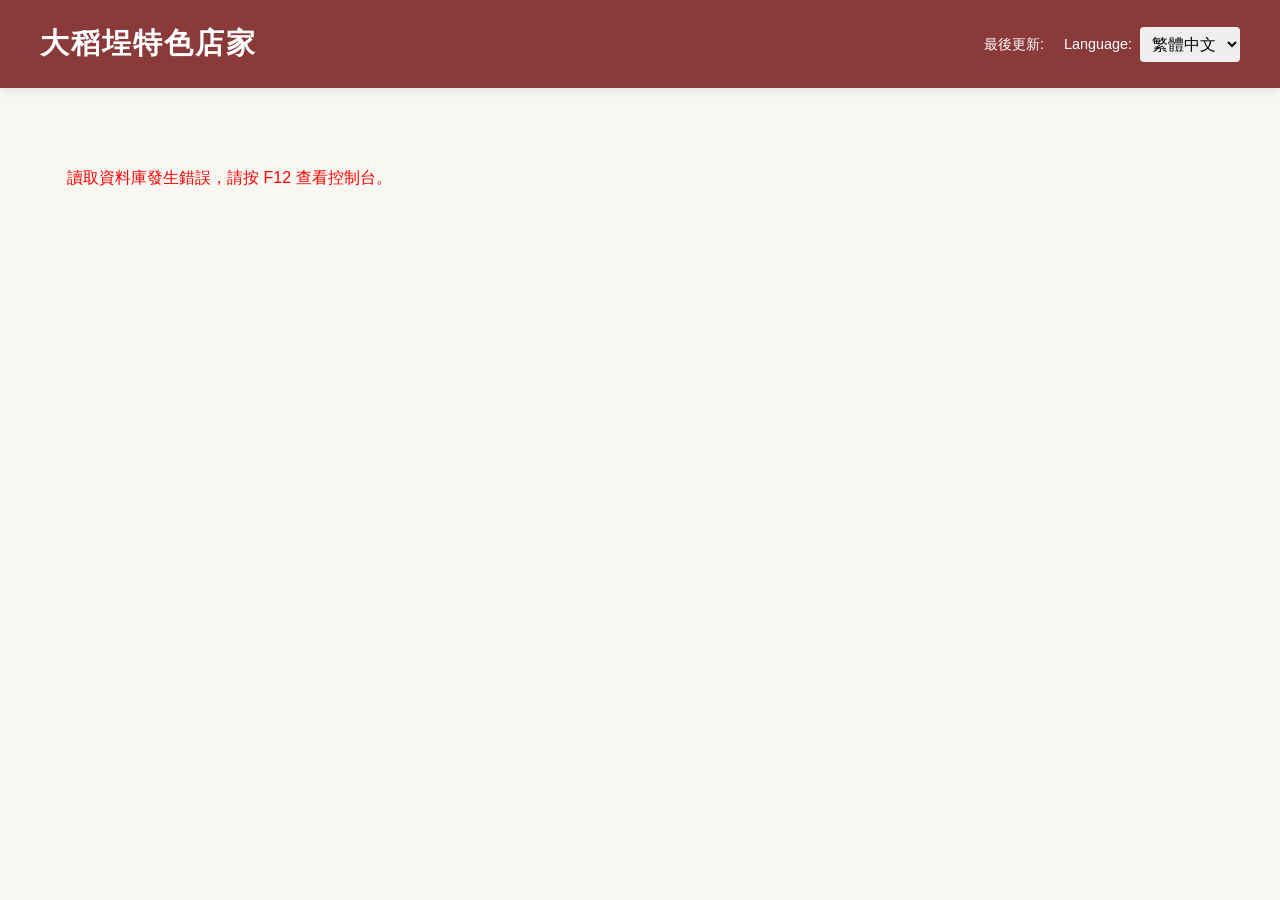
==== index.html @ f6df713a "優化效能：為 script 加上 defer 屬性解決阻斷算繪" ====
<!DOCTYPE html>
<html lang="zh-TW">
<head>
    <meta charset="UTF-8">
    <meta name="viewport" content="width=device-width, initial-scale=1.0">
    <title>大稻埕特色店家 | Dadaocheng Guide</title>
        <link rel="icon" type="image/png" href="favicon.png">
        <link rel="stylesheet" href="style.css">
</head>
<body>
    <!-- index.html 的 header 區塊修改 -->
<header>
    <div class="header-container">
        <h1 id="site-title">大稻埕特色店家</h1>
        
        <!-- 右側區塊：包含時間與選單 -->
        <div class="header-right">
            <div class="update-time">
                <span id="update-label">最後更新: </span>
                <span id="time-display"></span>
            </div>
            
            <div class="lang-selector">
                <!-- 🌟 新增的 Language 標籤 -->
                <label for="lang-select">Language:</label>
                <select id="lang-select">
                    <option value="zh">繁體中文</option>
                    <option value="en">English</option>
                    <option value="ja">日本語</option>
                    <option value="ko">한국어</option>
                </select>
            </div>
        </div>
        
    </div>
</header>

    <main>
        <div class="filter-bar" id="filter-bar">
            </div>

        <div class="grid-container" id="shop-grid">
            </div>
    </main>

    <script src="script.js?v=2" defer></script>

    
    
</body>
</html>
---- style.css ----
/* 基礎設定與字體 */
:root {
    --primary-color: #8B3A3A; /* 復古紅磚色 */
    --bg-color: #F9F7F1; /* 溫暖紙張色 */
    --card-bg: #FFFFFF;
    --text-main: #333333;
    --text-light: #777777;
    --border-color: #E0DCD3;
}

body {
    font-family: "Helvetica Neue", Arial, "Hiragino Kaku Gothic ProN", "Hiragino Sans", Meiryo, sans-serif;
    margin: 0;
    padding: 0;
    background-color: var(--bg-color);
    color: var(--text-main);
}

/* 頁首 */
header {
    background-color: var(--primary-color);
    color: white;
    padding: 1.5rem 2rem;
    box-shadow: 0 2px 10px rgba(0,0,0,0.1);
}

/* 調整 header 容器的布局 */
.header-container {
    max-width: 1200px;
    margin: 0 auto;
    display: flex;
    justify-content: space-between;
    align-items: center;
    position: relative; /* 確保內容不會跑版 */
}

/* 確保 header-right 正常顯示 */
/* 右側區塊排版 */
.header-right {
    display: flex;
    align-items: center;
    gap: 20px; /* 修正間距：讓時間和選單保持適中距離 */
}

/* 時間文字樣式 */
.update-time {
    color: #ffffff; /* 變成白色，在紅磚色背景上才看得到 */
    font-size: 0.9rem;
    font-weight: 500;
}

/* 🌟 新增：語言選擇器容器排版 */
.lang-selector {
    display: flex;
    align-items: center;
    gap: 8px; /* Language 標籤與下拉選單的距離 */
}

/* 🌟 新增：Language 標籤文字樣式 */
.lang-selector label {
    color: #ffffff;
    font-size: 0.9rem; /* 與時間文字保持相同大小 */
    font-weight: 500;
    cursor: pointer;
}

h1 {
    margin: 0;
    font-size: 1.8rem;
    letter-spacing: 2px;
}

.lang-selector select {
    padding: 0.5rem;
    border-radius: 4px;
    border: none;
    font-size: 1rem;
    cursor: pointer;
}

/* 篩選列 */
.filter-bar {
    max-width: 1200px;
    margin: 2rem auto;
    display: flex;
    justify-content: center;
    gap: 1rem;
    flex-wrap: wrap;
    padding: 0 1rem;
}

.filter-btn {
    background-color: transparent;
    border: 1px solid var(--primary-color);
    color: var(--primary-color);
    padding: 0.5rem 1.2rem;
    border-radius: 20px;
    cursor: pointer;
    transition: all 0.3s ease;
    font-size: 1rem;
}

.filter-btn.active, .filter-btn:hover {
    background-color: var(--primary-color);
    color: white;
}

/* 店家網格 */
.grid-container {
    max-width: 1200px;
    margin: 0 auto 3rem auto;
    display: grid;
    grid-template-columns: repeat(auto-fill, minmax(280px, 1fr));
    gap: 2rem;
    padding: 0 1rem;
}

/* 店家卡片 */
.shop-card {
    background-color: var(--card-bg);
    border: 1px solid var(--border-color);
    border-radius: 8px;
    padding: 1.5rem;
    transition: transform 0.2s ease, box-shadow 0.2s ease;
}

.shop-card:hover {
    transform: translateY(-5px);
    box-shadow: 0 8px 20px rgba(0,0,0,0.08);
}

.shop-category {
    font-size: 0.8rem;
    background-color: var(--bg-color);
    color: var(--primary-color);
    padding: 0.2rem 0.6rem;
    border-radius: 4px;
    display: inline-block;
    margin-bottom: 0.8rem;
}

.shop-title {
    margin: 0 0 1rem 0;
    font-size: 1.4rem;
}

.shop-info {
    margin: 0.5rem 0;
    font-size: 0.95rem;
    color: var(--text-light);
    display: flex;
    align-items: flex-start;
    gap: 0.5rem;
}
.shop-description {
    font-size: 0.9rem;
    color: #555;
    margin: 0 0 1rem 0;
    line-height: 1.5;
    display: -webkit-box;
    -webkit-line-clamp: 4;
    line-clamp: 4;
    -webkit-box-orient: vertical;
    overflow: hidden;
}
/* 響應式設計 */
@media (max-width: 768px) {
    .header-container {
        flex-direction: column;
        gap: 1rem;
    }
    
}
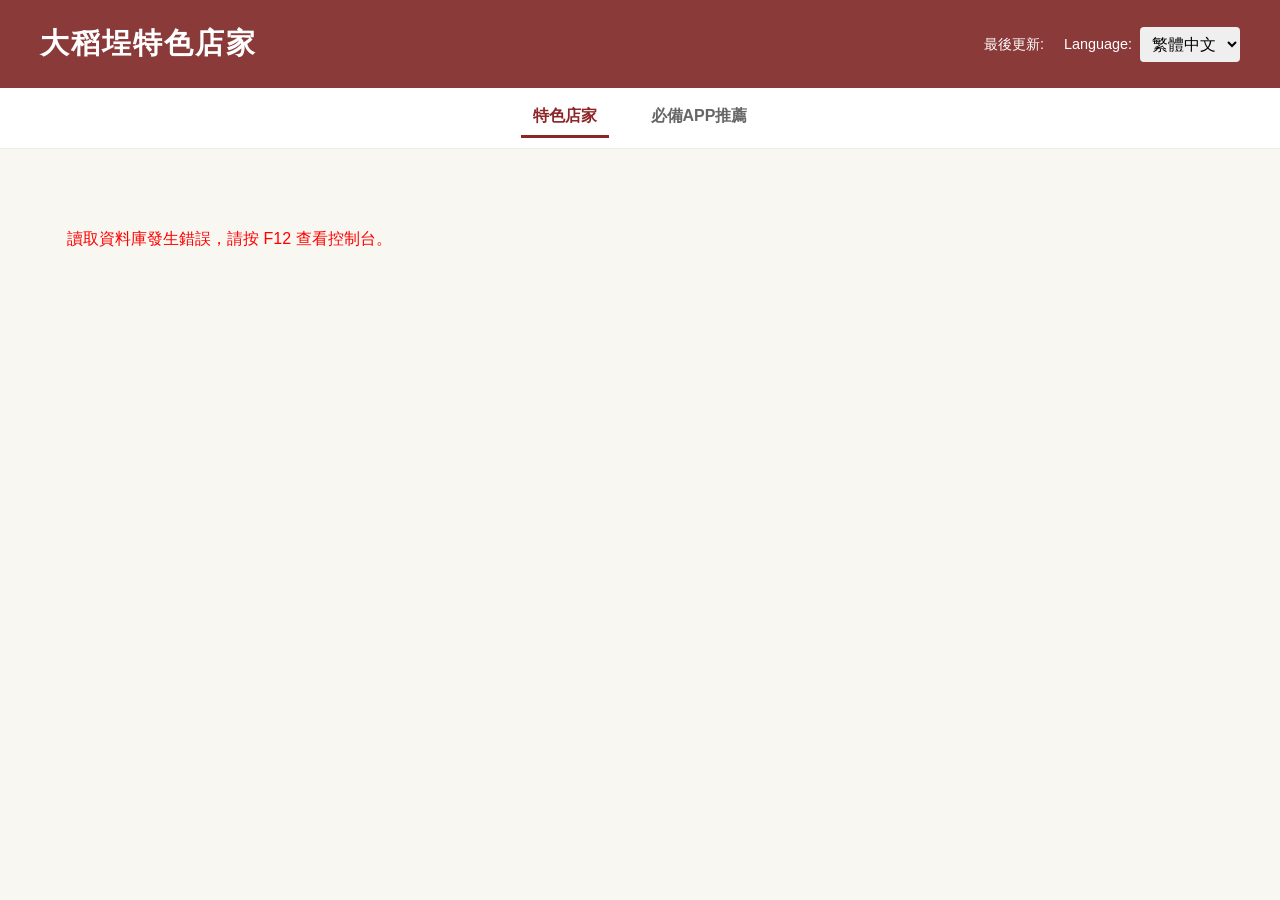
==== commit 3c188a47: "Update: 新增必備APP頁面、更新導覽列排版" ====
--- a/index.html
+++ b/index.html
@@ -6,14 +6,18 @@
     <title>大稻埕特色店家 | Dadaocheng Guide</title>
         <link rel="icon" type="image/png" href="favicon.png">
         <link rel="stylesheet" href="style.css">
+        <link rel="preconnect" href="https://script.google.com">
 </head>
 <body>
     <!-- index.html 的 header 區塊修改 -->
 <header>
     <div class="header-container">
-        <h1 id="site-title">大稻埕特色店家</h1>
+        <!-- 左側區塊：包含標題與導覽列 -->
+        <div class="header-left">
+            <h1 id="site-title">大稻埕特色店家</h1>
+        </div>
         
-        <!-- 右側區塊：包含時間與選單 -->
+        <!-- 右側區塊：包含時間與選單 (維持原樣) -->
         <div class="header-right">
             <div class="update-time">
                 <span id="update-label">最後更新: </span>
@@ -21,7 +25,6 @@
             </div>
             
             <div class="lang-selector">
-                <!-- 🌟 新增的 Language 標籤 -->
                 <label for="lang-select">Language:</label>
                 <select id="lang-select">
                     <option value="zh">繁體中文</option>
@@ -31,10 +34,15 @@
                 </select>
             </div>
         </div>
-        
     </div>
 </header>
-
+<!-- 🌟 新增的白色導覽區塊，放在 header 和 main 之間 -->
+<div class="sub-nav-container">
+    <nav class="main-nav">
+        <a href="index.html" class="active" data-i18n="nav_shops">特色店家</a>
+        <a href="apps-guide.html" data-i18n="nav_apps">必備APP推薦</a>
+    </nav>
+</div>
     <main>
         <div class="filter-bar" id="filter-bar">
             </div>
--- a/style.css
+++ b/style.css
@@ -118,7 +118,7 @@
 /* 店家卡片 */
 .shop-card {
     background-color: var(--card-bg);
-    border: 1px solid var(--border-color);
+    border: 5px solid var(--border-color);
     border-radius: 8px;
     padding: 1.5rem;
     transition: transform 0.2s ease, box-shadow 0.2s ease;
@@ -130,7 +130,7 @@
 }
 
 .shop-category {
-    font-size: 0.8rem;
+    font-size: 1.1rem;
     background-color: var(--bg-color);
     color: var(--primary-color);
     padding: 0.2rem 0.6rem;
@@ -170,4 +170,170 @@
         gap: 1rem;
     }
     
+}
+/* ===== 必備 APP 頁面專屬樣式 ===== */
+
+.app-guide-main {
+    max-width: 1000px;
+    margin: 0 auto;
+    padding: 20px;
+}
+
+.intro-section {
+    text-align: center;
+    margin-bottom: 40px;
+}
+
+.intro-section h2 {
+    font-size: 1.8rem;
+    color: #333;
+    margin-bottom: 10px;
+}
+
+.intro-section p {
+    color: #666;
+}
+
+.category-title {
+    font-size: 1.4rem;
+    margin-bottom: 20px;
+    padding-bottom: 10px;
+    border-bottom: 2px solid #eee;
+    color: #333;
+}
+
+.app-grid {
+    display: grid;
+    /* 電腦版自動排成兩欄，手機版自動變成單欄 */
+    grid-template-columns: repeat(auto-fill, minmax(320px, 1fr));
+    gap: 20px;
+    margin-bottom: 40px;
+}
+
+/* APP 卡片設計 */
+.app-card {
+    display: flex;
+    background: #fff;
+    border: 1px solid #eee;
+    border-radius: 12px;
+    padding: 20px;
+    box-shadow: 0 4px 6px rgba(0,0,0,0.05);
+    transition: transform 0.2s ease, box-shadow 0.2s ease;
+}
+
+.app-card:hover {
+    transform: translateY(-5px);
+    box-shadow: 0 8px 15px rgba(0,0,0,0.1);
+}
+
+/* 圖示區塊 */
+.app-icon-wrapper {
+    flex-shrink: 0;
+    margin-right: 20px;
+}
+
+/* 佔位用 Icon 樣式 (等您有圖片後可以替換成 img) */
+.icon-placeholder {
+    width: 64px;
+    height: 64px;
+    border-radius: 16px;
+    display: flex;
+    align-items: center;
+    justify-content: center;
+    color: white;
+    font-size: 24px;
+    font-weight: bold;
+}
+.bg-blue { background-color: #4285F4; }
+.bg-orange { background-color: #F89C1E; }
+
+/* 卡片文字與按鈕區塊 */
+.app-info {
+    display: flex;
+    flex-direction: column;
+}
+
+.app-info h4 {
+    margin: 0 0 5px 0;
+    font-size: 1.2rem;
+    color: #333;
+}
+
+.badge {
+    display: inline-block;
+    padding: 4px 8px;
+    border-radius: 4px;
+    font-size: 0.75rem;
+    font-weight: bold;
+    margin-bottom: 10px;
+    width: max-content;
+}
+
+.badge-transit { background-color: #e3f2fd; color: #1565c0; }
+.badge-tool { background-color: #f3e5f5; color: #6a1b9a; }
+
+.description {
+    font-size: 0.9rem;
+    color: #555;
+    line-height: 1.5;
+    flex-grow: 1; /* 讓文字區塊自動撐開，讓下方的按鈕對齊底部 */
+    margin-bottom: 15px;
+}
+
+/* 下載按鈕設計 */
+.download-links {
+    display: flex;
+    gap: 10px;
+}
+
+.btn-dl {
+    text-decoration: none;
+    font-size: 0.8rem;
+    padding: 6px 12px;
+    border-radius: 6px;
+    font-weight: bold;
+    text-align: center;
+    flex: 1;
+}
+
+.ios {
+    background-color: #000;
+    color: #fff;
+}
+
+.android {
+    background-color: #3DDC84;
+    color: #000;
+}
+/* --- 子導覽列外層區塊 --- */
+.sub-nav-container, .sub-nav-bar { 
+    background-color: #ffffff; 
+    border-bottom: 1px solid #eaeaea; 
+    display: flex;
+    justify-content: center; /* 讓內容置中 */
+    width: 100%; /* 確保區塊佔滿整個畫面寬度 */
+}
+/* --- 選單按鈕排版 --- */
+.main-nav {
+    display: flex;
+    justify-content: center; /* 🌟 強制裡面的按鈕也置中 */
+    gap: 30px; /* 按鈕之間的距離 */
+    padding: 10px 0; 
+}
+
+.main-nav a {
+    text-decoration: none;
+    color: #666666; 
+    font-weight: bold;
+    font-size: 1rem;
+    padding: 8px 12px;
+    transition: all 0.2s ease;
+}
+.main-nav a:hover {
+    color: #000000;
+}
+/* --- 當前頁面高亮 (Active) --- */
+.main-nav a.active {
+    color: #8C2626; 
+    border-bottom: 3px solid #8C2626; 
 }
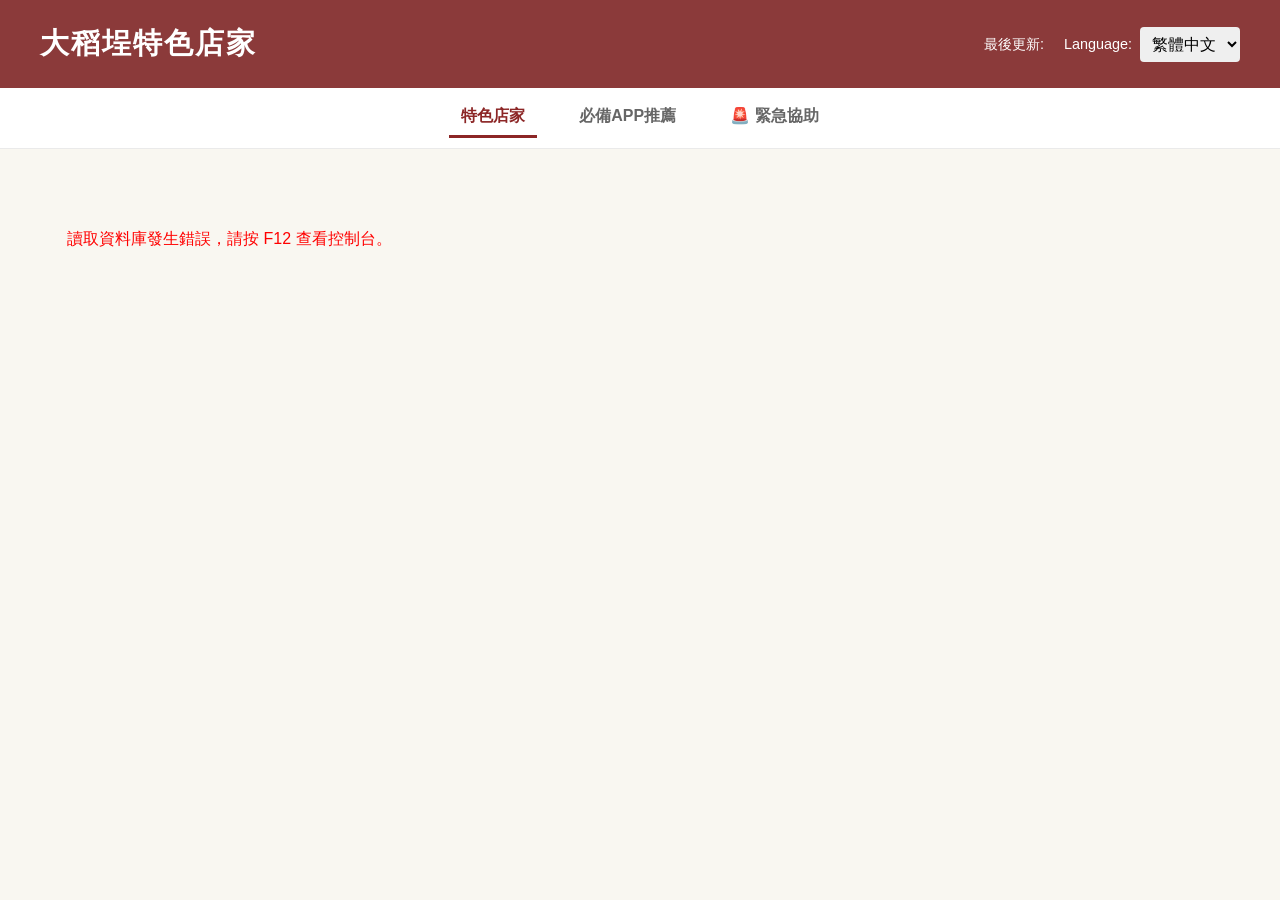
==== commit 0bb9be20: "新增 緊急協助" ====
--- a/index.html
+++ b/index.html
@@ -41,6 +41,7 @@
     <nav class="main-nav">
         <a href="index.html" class="active" data-i18n="nav_shops">特色店家</a>
         <a href="apps-guide.html" data-i18n="nav_apps">必備APP推薦</a>
+        <a href="emergency.html" data-i18n="nav_emergency">🚨 緊急協助</a>
     </nav>
 </div>
     <main>
--- a/style.css
+++ b/style.css
@@ -246,7 +246,7 @@
 }
 .bg-blue { background-color: #4285F4; }
 .bg-orange { background-color: #F89C1E; }
-
+.bg-green { background-color: #2eda7b; }
 /* 卡片文字與按鈕區塊 */
 .app-info {
     display: flex;
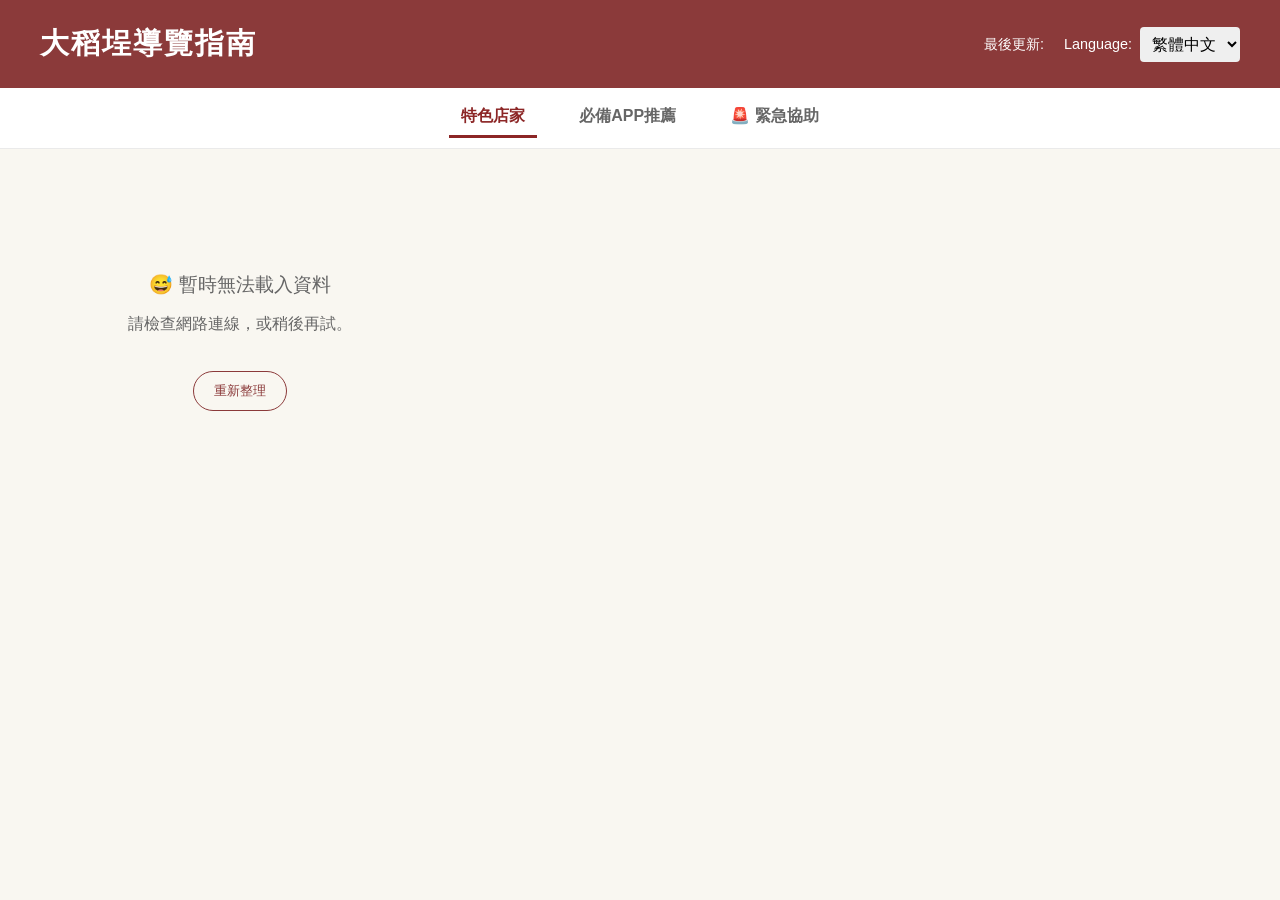
==== commit 071a7b35: "使用kimi更新" ====
--- a/index.html
+++ b/index.html
@@ -4,57 +4,49 @@
     <meta charset="UTF-8">
     <meta name="viewport" content="width=device-width, initial-scale=1.0">
     <title>大稻埕特色店家 | Dadaocheng Guide</title>
-        <link rel="icon" type="image/png" href="favicon.png">
-        <link rel="stylesheet" href="style.css">
-        <link rel="preconnect" href="https://script.google.com">
+    <link rel="icon" type="image/png" href="favicon.png">
+    <link rel="stylesheet" href="style.css">
+    <link rel="preconnect" href="https://script.google.com">
+<base target="_blank">
 </head>
 <body>
-    <!-- index.html 的 header 區塊修改 -->
-<header>
-    <div class="header-container">
-        <!-- 左側區塊：包含標題與導覽列 -->
-        <div class="header-left">
-            <h1 id="site-title">大稻埕特色店家</h1>
-        </div>
-        
-        <!-- 右側區塊：包含時間與選單 (維持原樣) -->
-        <div class="header-right">
-            <div class="update-time">
-                <span id="update-label">最後更新: </span>
-                <span id="time-display"></span>
+    <header>
+        <div class="header-container">
+            <div class="header-left">
+                <h1 id="site-title" data-i18n="site_title">大稻埕特色店家</h1>
             </div>
-            
-            <div class="lang-selector">
-                <label for="lang-select">Language:</label>
-                <select id="lang-select">
-                    <option value="zh">繁體中文</option>
-                    <option value="en">English</option>
-                    <option value="ja">日本語</option>
-                    <option value="ko">한국어</option>
-                </select>
+            <div class="header-right">
+                <div class="update-time">
+                    <span id="update-label">最後更新: </span>
+                    <span id="time-display"></span>
+                </div>
+                <div class="lang-selector">
+                    <label for="lang-select">Language:</label>
+                    <select id="lang-select">
+                        <option value="zh">繁體中文</option>
+                        <option value="en">English</option>
+                        <option value="ja">日本語</option>
+                        <option value="ko">한국어</option>
+                    </select>
+                </div>
             </div>
         </div>
+    </header>
+
+    <div class="sub-nav-container">
+        <nav class="main-nav">
+            <a href="index.html" class="active" data-i18n="nav_shops">特色店家</a>
+            <a href="apps-guide.html" data-i18n="nav_apps">必備APP推薦</a>
+            <a href="emergency.html" data-i18n="nav_emergency">🚨 緊急協助</a>
+        </nav>
     </div>
-</header>
-<!-- 🌟 新增的白色導覽區塊，放在 header 和 main 之間 -->
-<div class="sub-nav-container">
-    <nav class="main-nav">
-        <a href="index.html" class="active" data-i18n="nav_shops">特色店家</a>
-        <a href="apps-guide.html" data-i18n="nav_apps">必備APP推薦</a>
-        <a href="emergency.html" data-i18n="nav_emergency">🚨 緊急協助</a>
-    </nav>
-</div>
+
     <main>
-        <div class="filter-bar" id="filter-bar">
-            </div>
-
-        <div class="grid-container" id="shop-grid">
-            </div>
+        <div class="filter-bar" id="filter-bar"></div>
+        <div class="grid-container" id="shop-grid"></div>
     </main>
 
     <script src="script.js?v=2" defer></script>
-
-    
-    
+    <script src="app-lang.js" defer></script>
 </body>
 </html>
--- a/style.css
+++ b/style.css
@@ -1,4 +1,9 @@
 /* 基礎設定與字體 */
+/* 基礎設定與字體 */
+*, *::before, *::after {
+    box-sizing: border-box;
+}
+
 :root {
     --primary-color: #8B3A3A; /* 復古紅磚色 */
     --bg-color: #F9F7F1; /* 溫暖紙張色 */
@@ -14,6 +19,43 @@
     padding: 0;
     background-color: var(--bg-color);
     color: var(--text-main);
+}
+
+/* 圖片響應式 */
+img {
+    max-width: 100%;
+    height: auto;
+    display: block;
+}
+
+
+/* 無障礙：鍵盤導航焦點樣式 */
+:focus-visible {
+    outline: 2px solid var(--primary-color);
+    outline-offset: 2px;
+}
+
+a:focus-visible,
+button:focus-visible,
+select:focus-visible {
+    outline: 2px solid var(--primary-color);
+    outline-offset: 2px;
+    border-radius: 4px;
+}
+
+
+/* 無障礙：鍵盤導航焦點樣式 */
+:focus-visible {
+    outline: 2px solid var(--primary-color);
+    outline-offset: 2px;
+}
+
+a:focus-visible,
+button:focus-visible,
+select:focus-visible {
+    outline: 2px solid var(--primary-color);
+    outline-offset: 2px;
+    border-radius: 4px;
 }
 
 /* 頁首 */
@@ -336,4 +378,114 @@
 .main-nav a.active {
     color: #8C2626; 
     border-bottom: 3px solid #8C2626; 
+}
+
+/* 更小螢幕（手機直向） */
+@media (max-width: 480px) {
+    header {
+        padding: 1rem;
+    }
+
+    h1 {
+        font-size: 1.2rem;
+        letter-spacing: 1px;
+    }
+
+    .shop-title {
+        font-size: 1.2rem;
+    }
+
+    .shop-description {
+        font-size: 0.85rem;
+    }
+
+    .shop-info {
+        font-size: 0.85rem;
+    }
+
+    .app-card {
+        padding: 15px;
+    }
+
+    .icon-placeholder {
+        width: 48px;
+        height: 48px;
+        font-size: 18px;
+    }
+
+    .app-info h4 {
+        font-size: 1.1rem;
+    }
+
+    .description {
+        font-size: 0.85rem;
+    }
+
+    .btn-dl {
+        font-size: 0.75rem;
+        padding: 5px 10px;
+    }
+
+    .intro-section h2 {
+        font-size: 1.4rem;
+    }
+
+    .category-title {
+        font-size: 1.2rem;
+    }
+
+    .main-nav {
+        gap: 10px;
+    }
+
+    .main-nav a {
+        font-size: 0.85rem;
+        padding: 5px 6px;
+    }
+}
+
+/* 列印樣式：方便旅客列印店家資訊 */
+@media print {
+    header,
+    .sub-nav-container,
+    .filter-bar,
+    .lang-selector,
+    .update-time,
+    .download-links {
+        display: none !important;
+    }
+
+    body {
+        background: white;
+        color: black;
+    }
+
+    .shop-card {
+        break-inside: avoid;
+        border: 1px solid #ccc;
+        box-shadow: none;
+        page-break-inside: avoid;
+    }
+
+    .shop-card:hover {
+        transform: none;
+        box-shadow: none;
+    }
+
+    a {
+        text-decoration: none;
+        color: black;
+    }
+
+    a[href]::after {
+        content: " (" attr(href) ")";
+        font-size: 0.8rem;
+        color: #666;
+        word-break: break-all;
+    }
+
+    .app-card {
+        break-inside: avoid;
+        page-break-inside: avoid;
+    }
 }
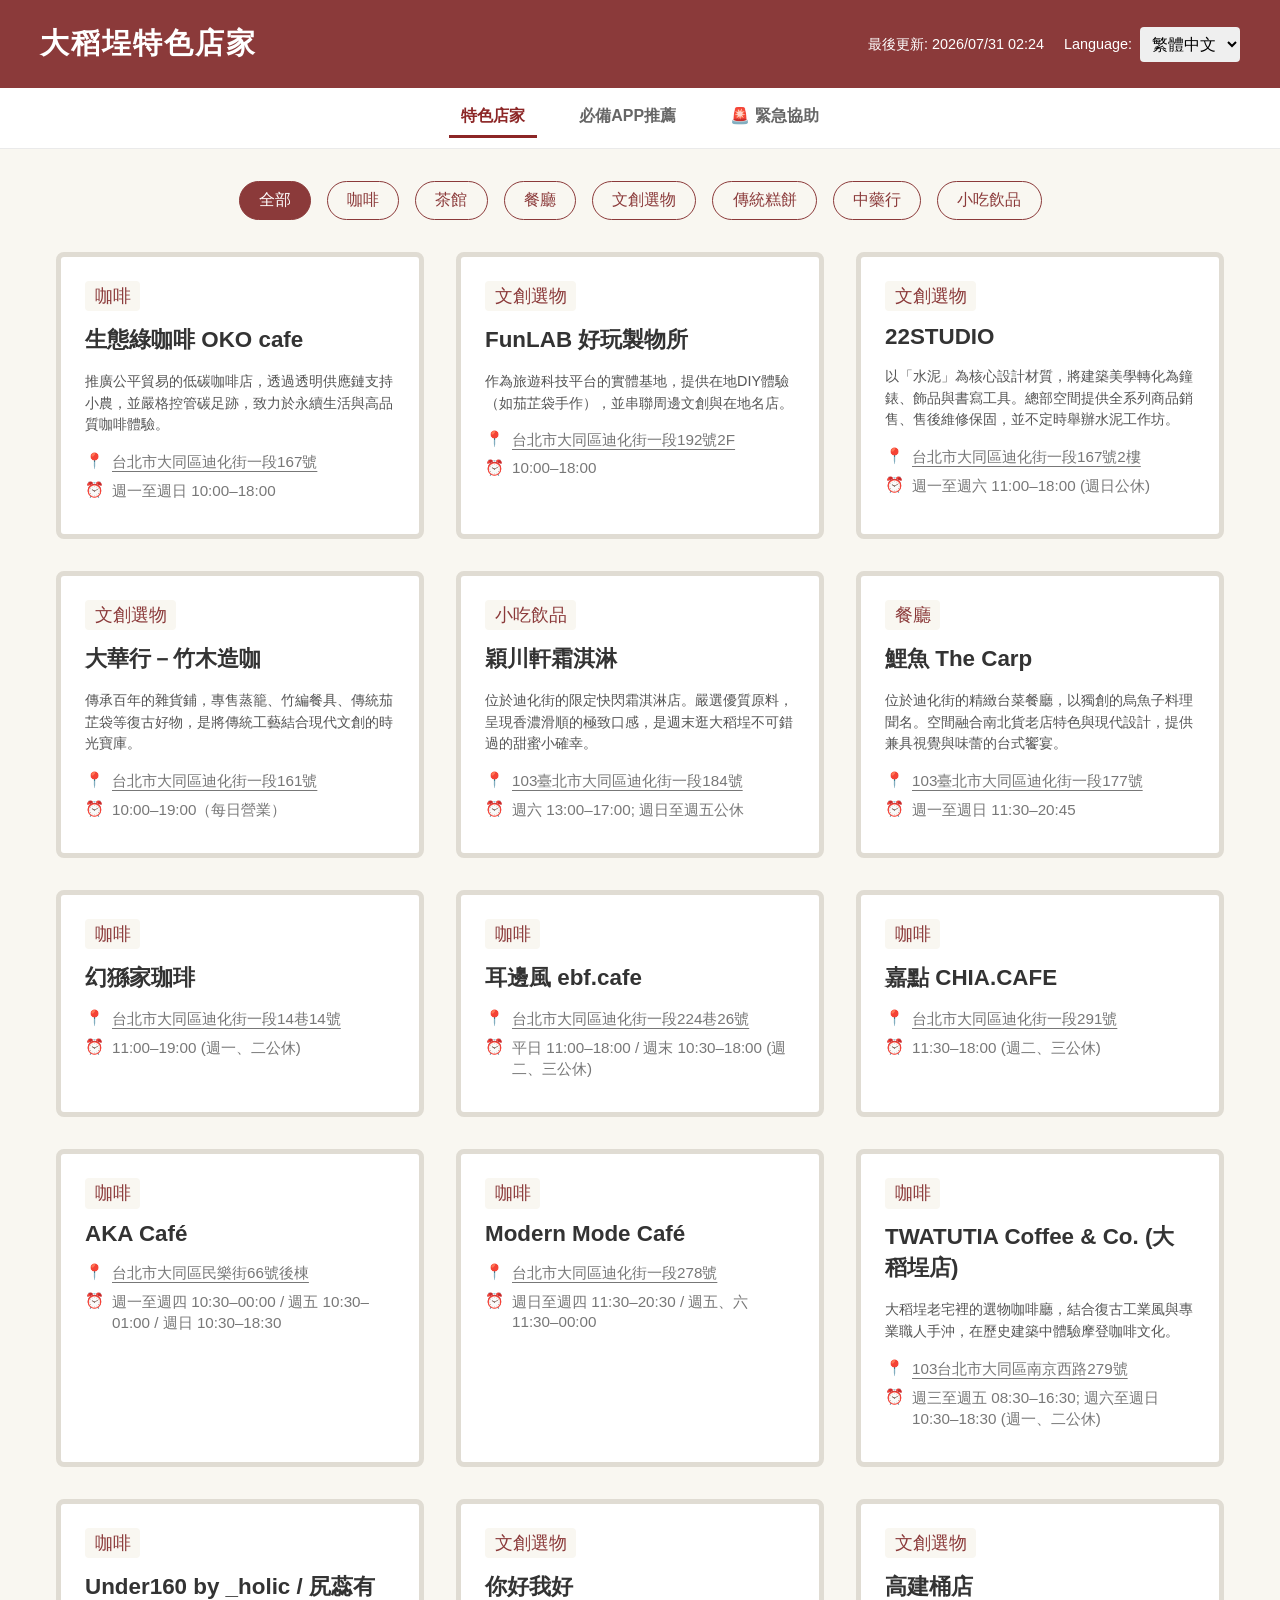
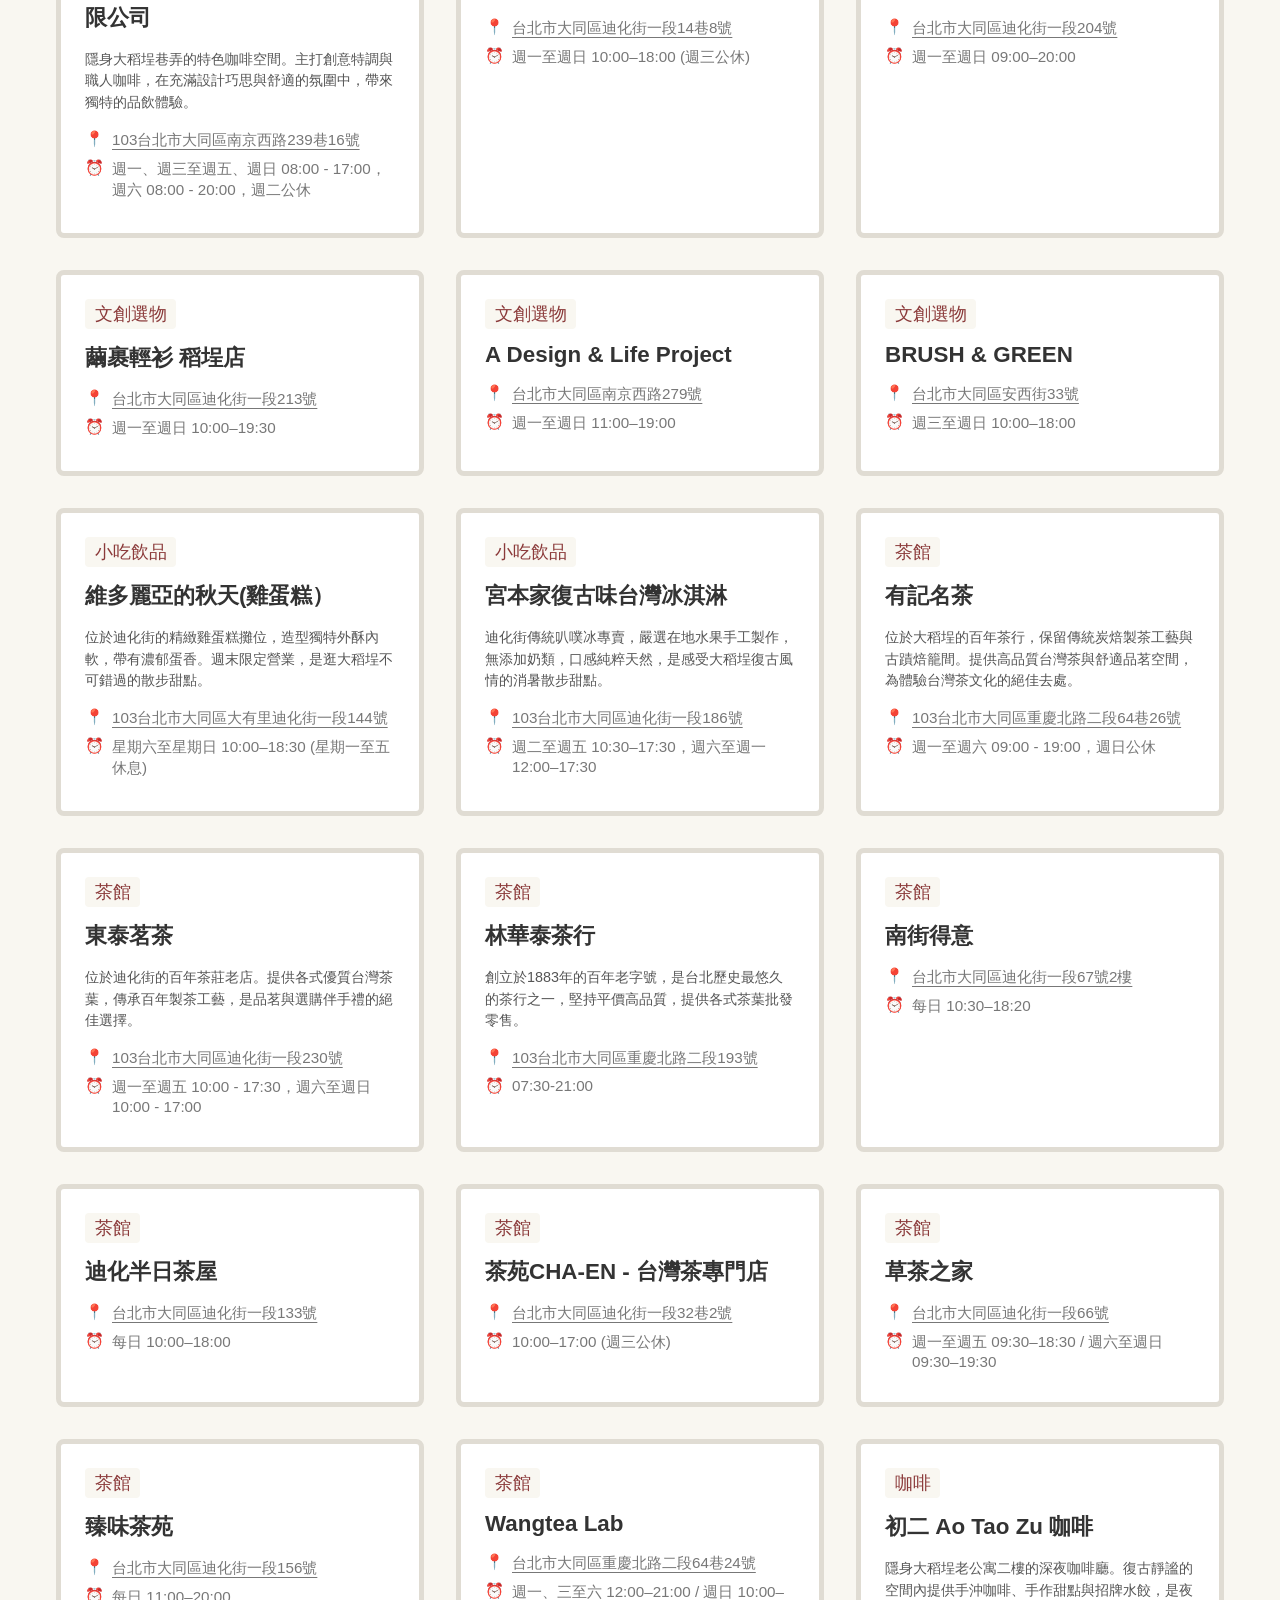
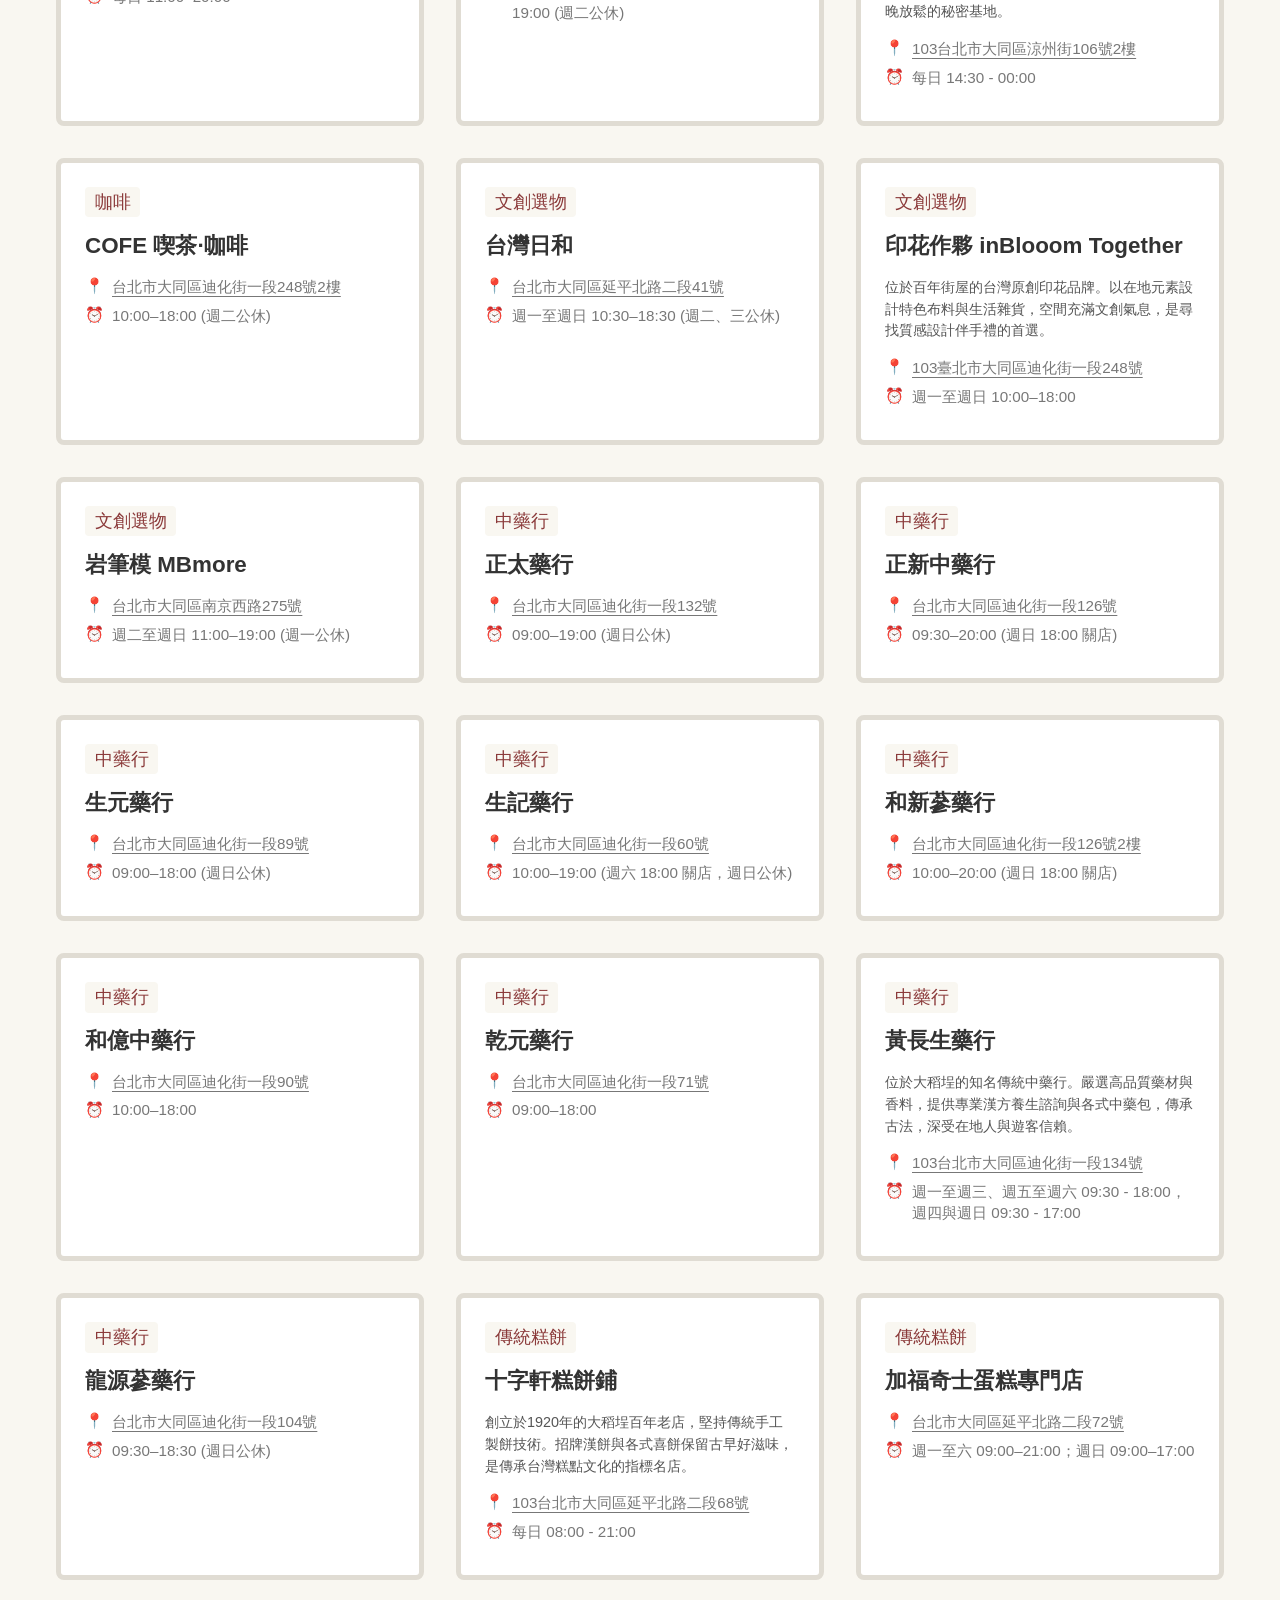
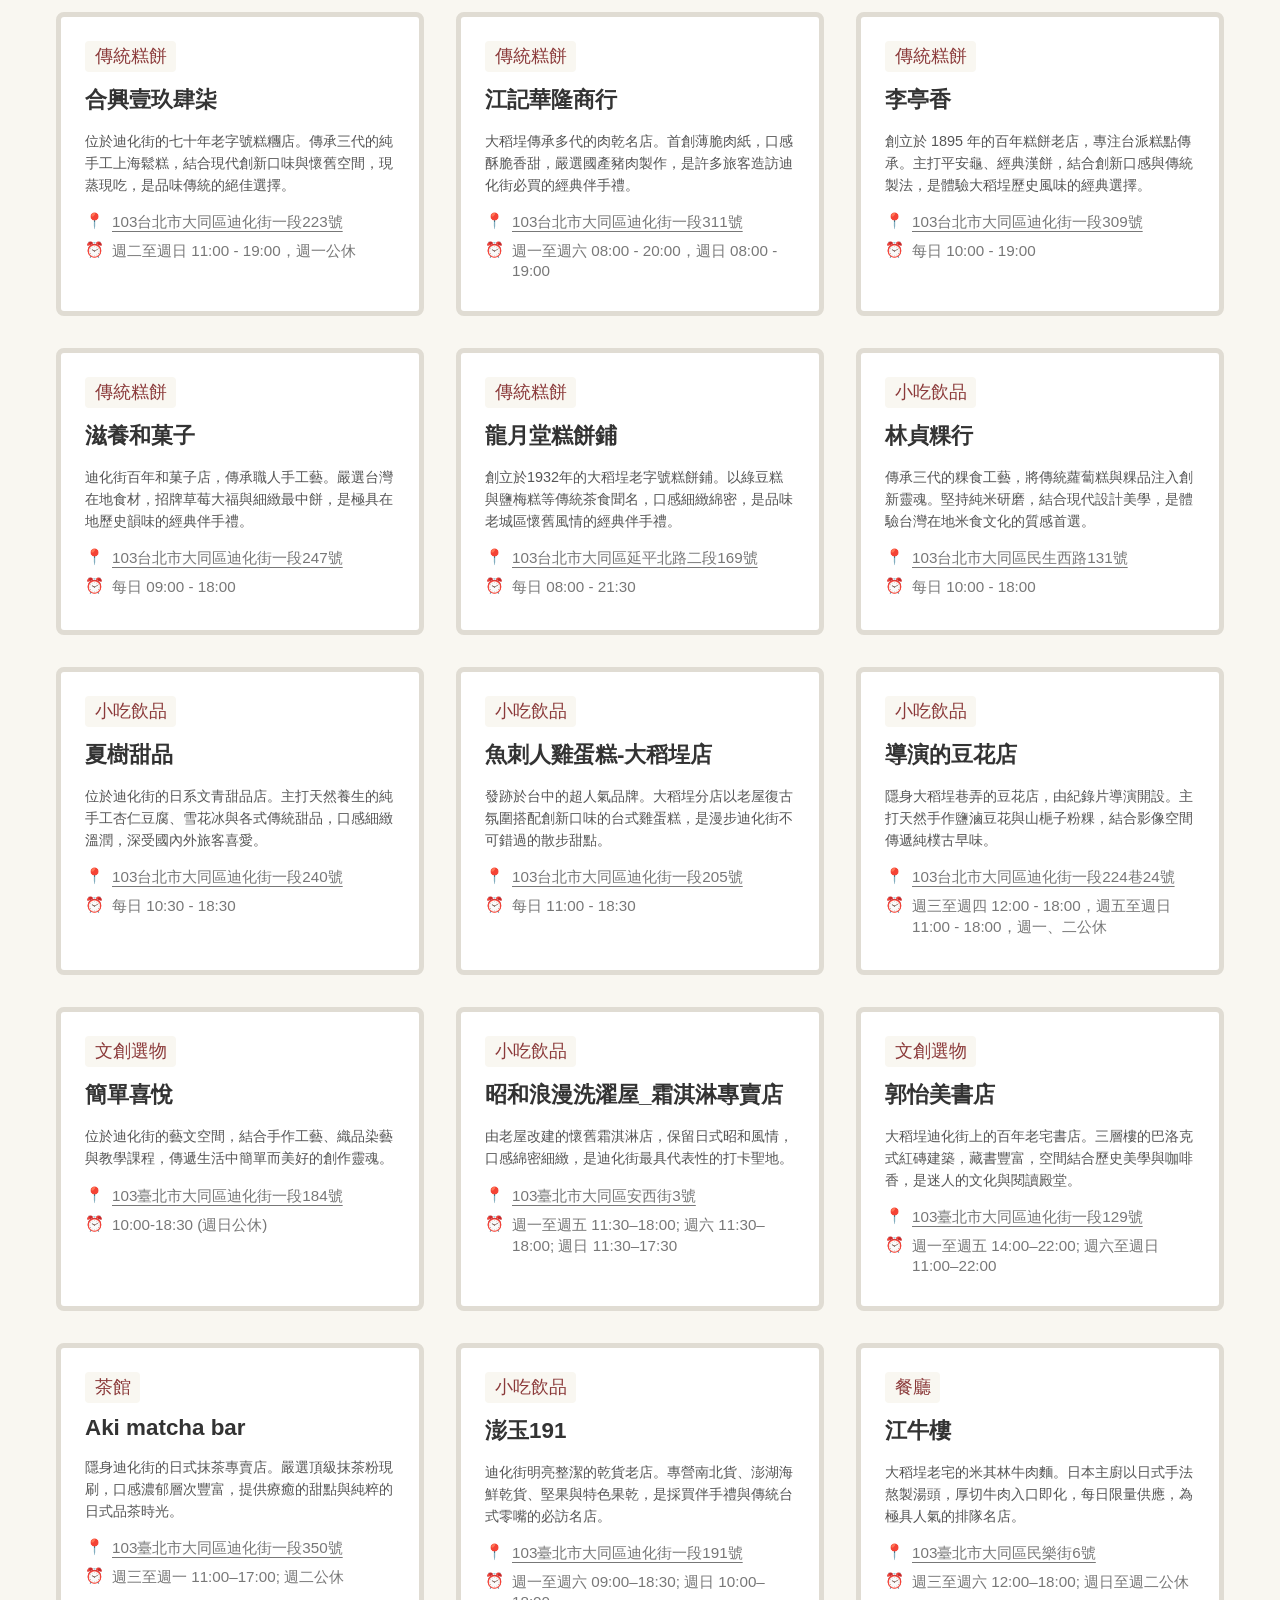
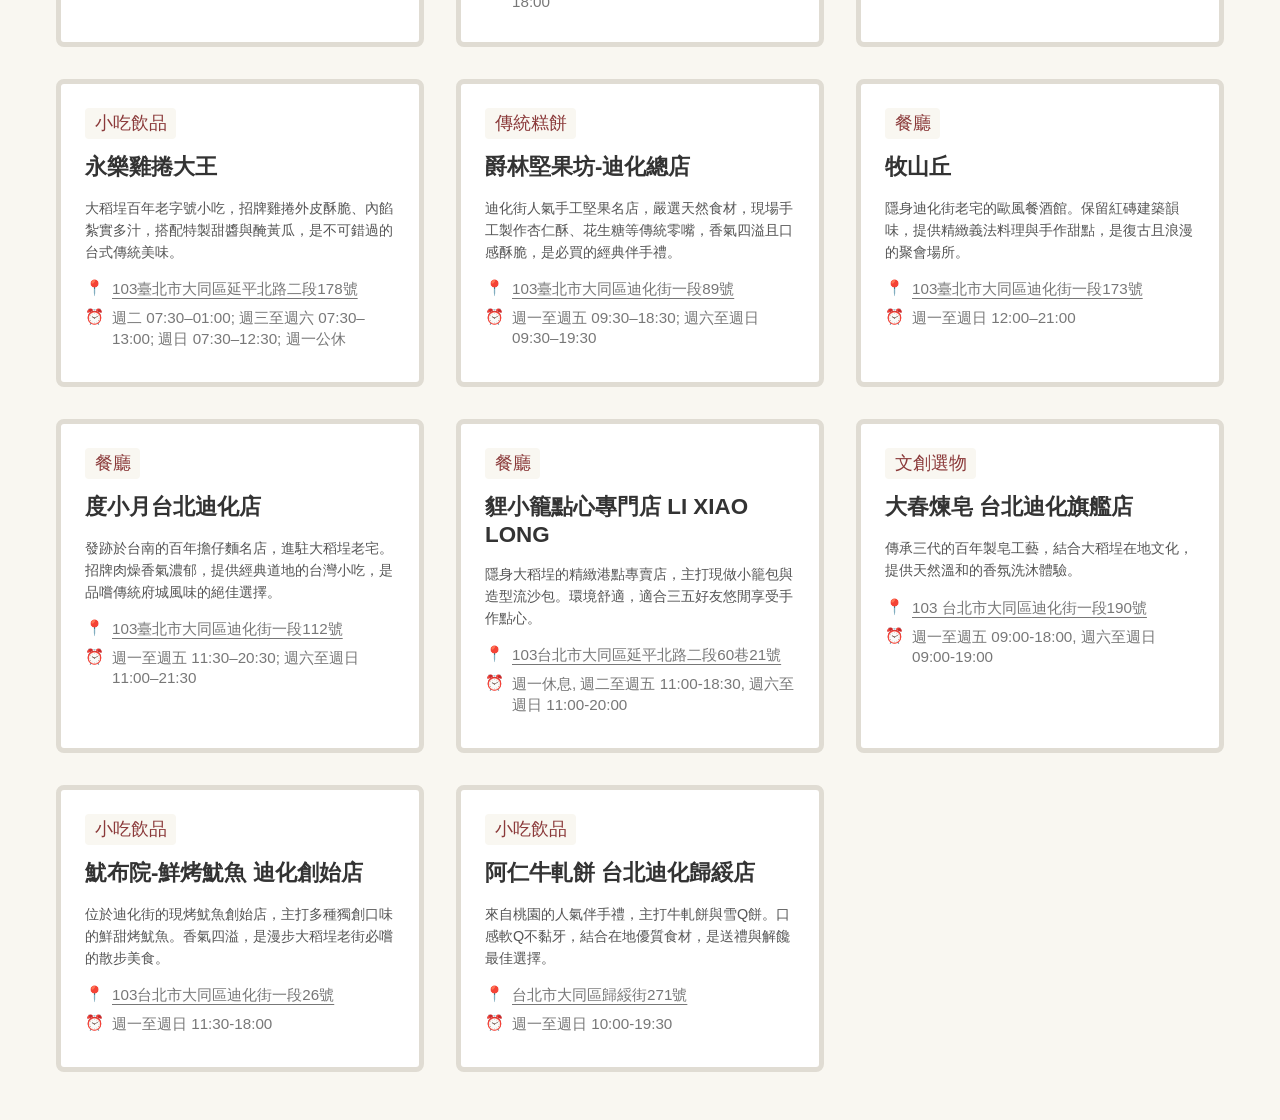
==== commit 24f3604a: "更新 GitHub 檔案" ====
--- a/index.html
+++ b/index.html
@@ -5,9 +5,14 @@
     <meta name="viewport" content="width=device-width, initial-scale=1.0">
     <title>大稻埕特色店家 | Dadaocheng Guide</title>
     <link rel="icon" type="image/png" href="favicon.png">
+    <!-- 加入這三行 PWA 設定 👇 -->
+    <link rel="manifest" href="manifest.json">
+    <meta name="theme-color" content="#8B3A3A">
+    <link rel="apple-touch-icon" href="favicon.png">
+    <!-- 加入這三行 PWA 設定 👆 -->
     <link rel="stylesheet" href="style.css">
     <link rel="preconnect" href="https://script.google.com">
-<base target="_blank">
+<base target="_self">
 </head>
 <body>
     <header>
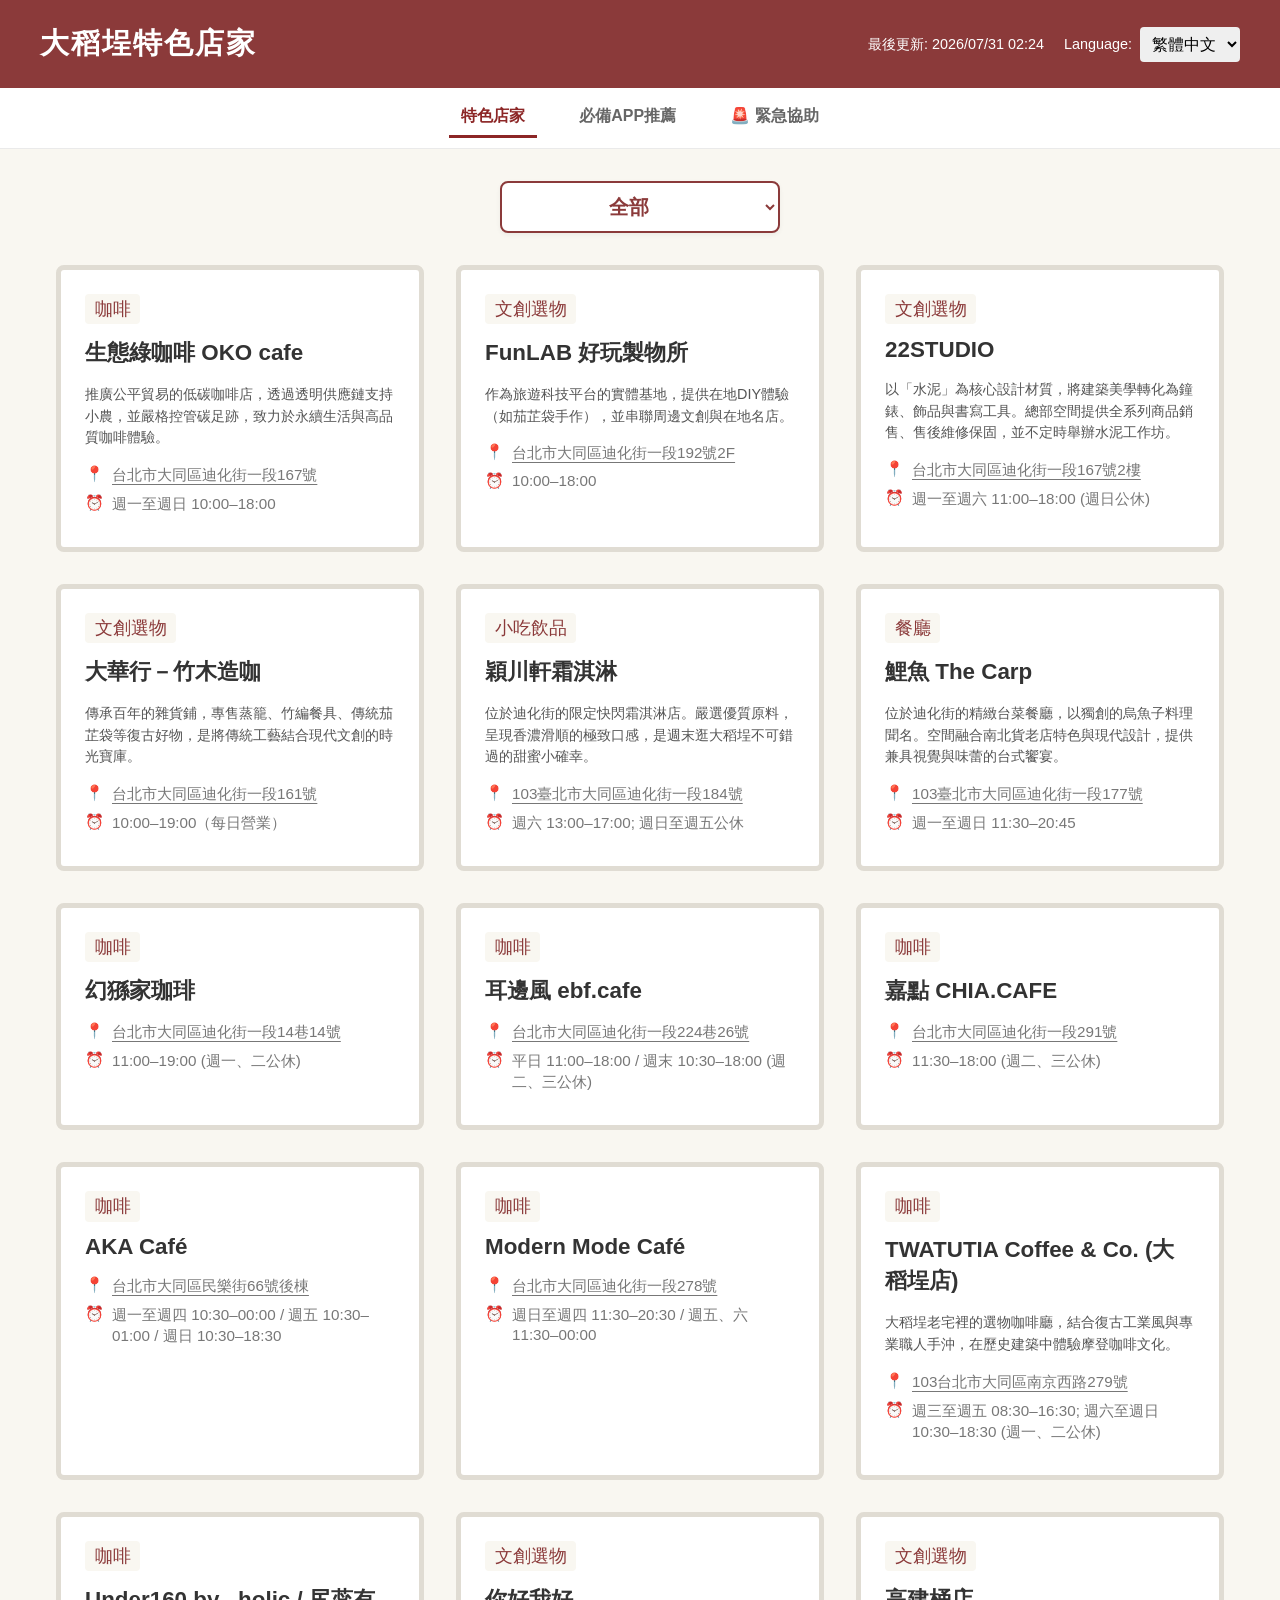
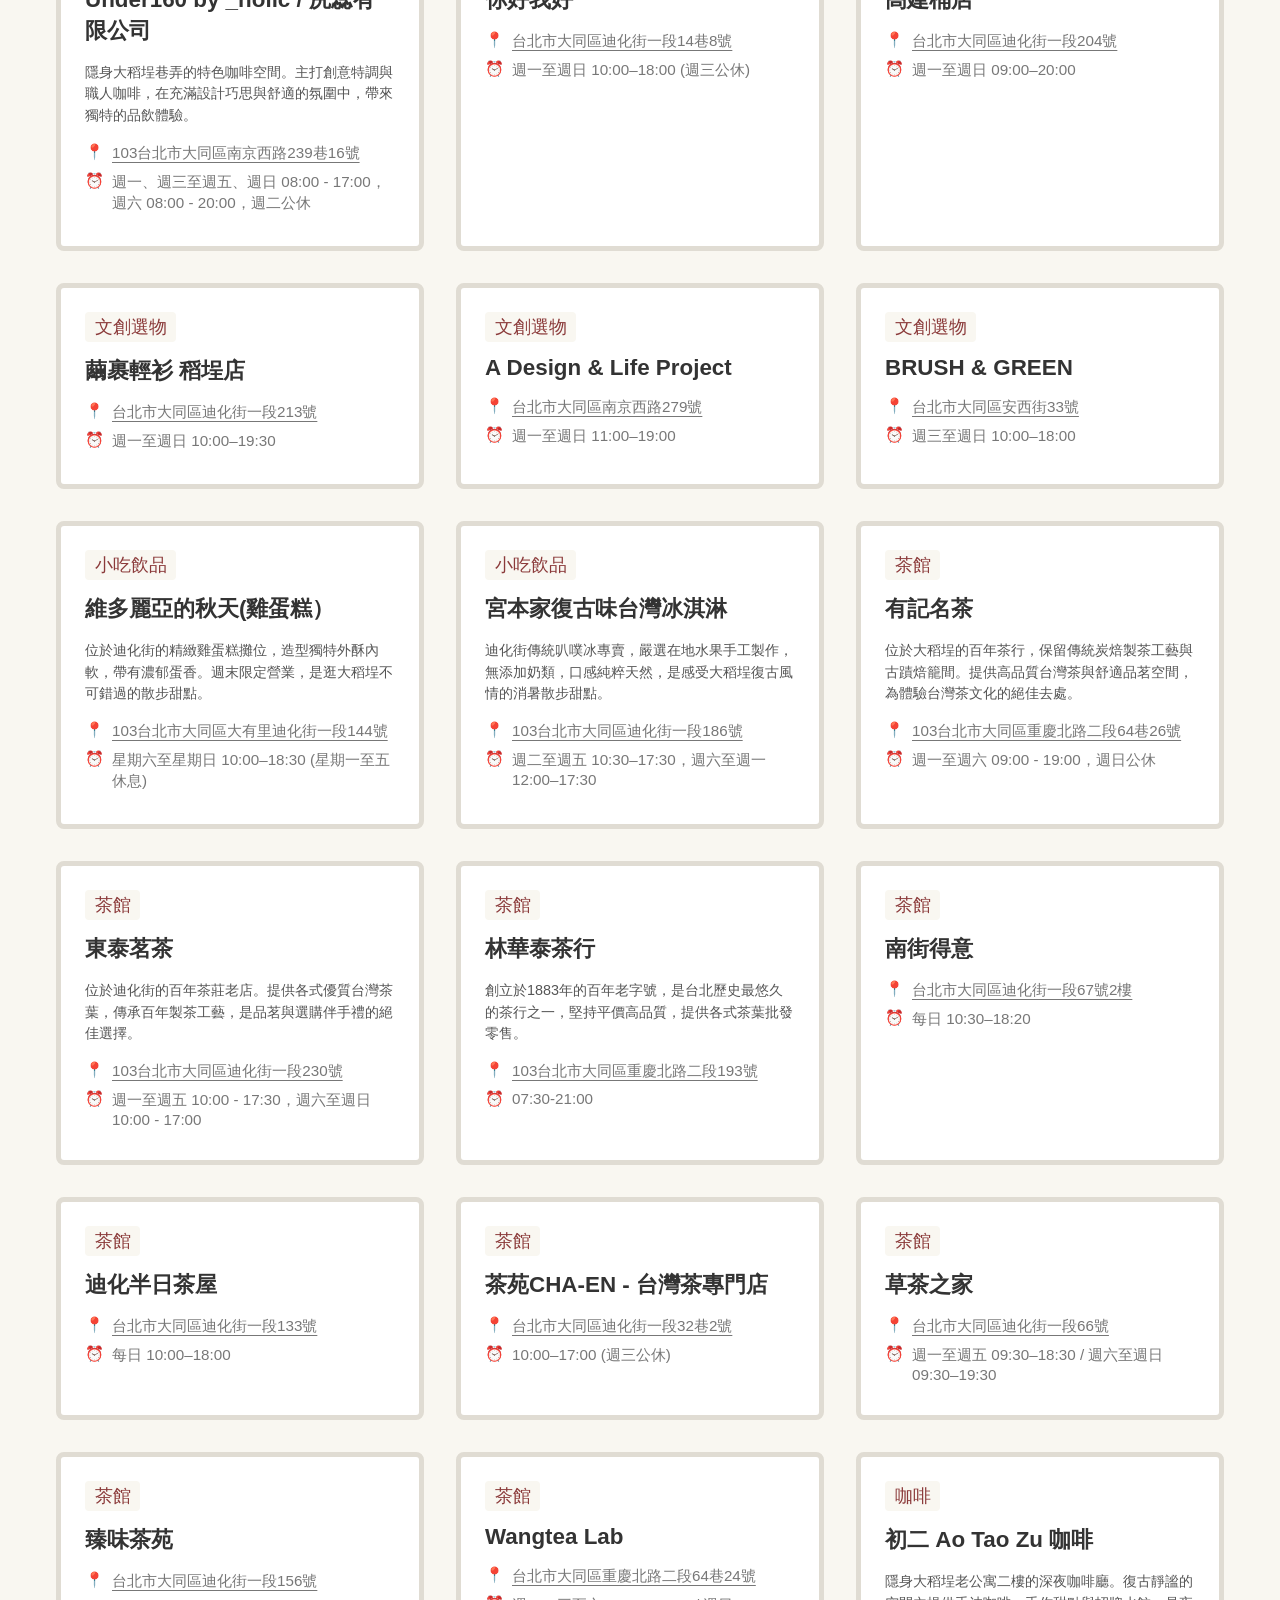
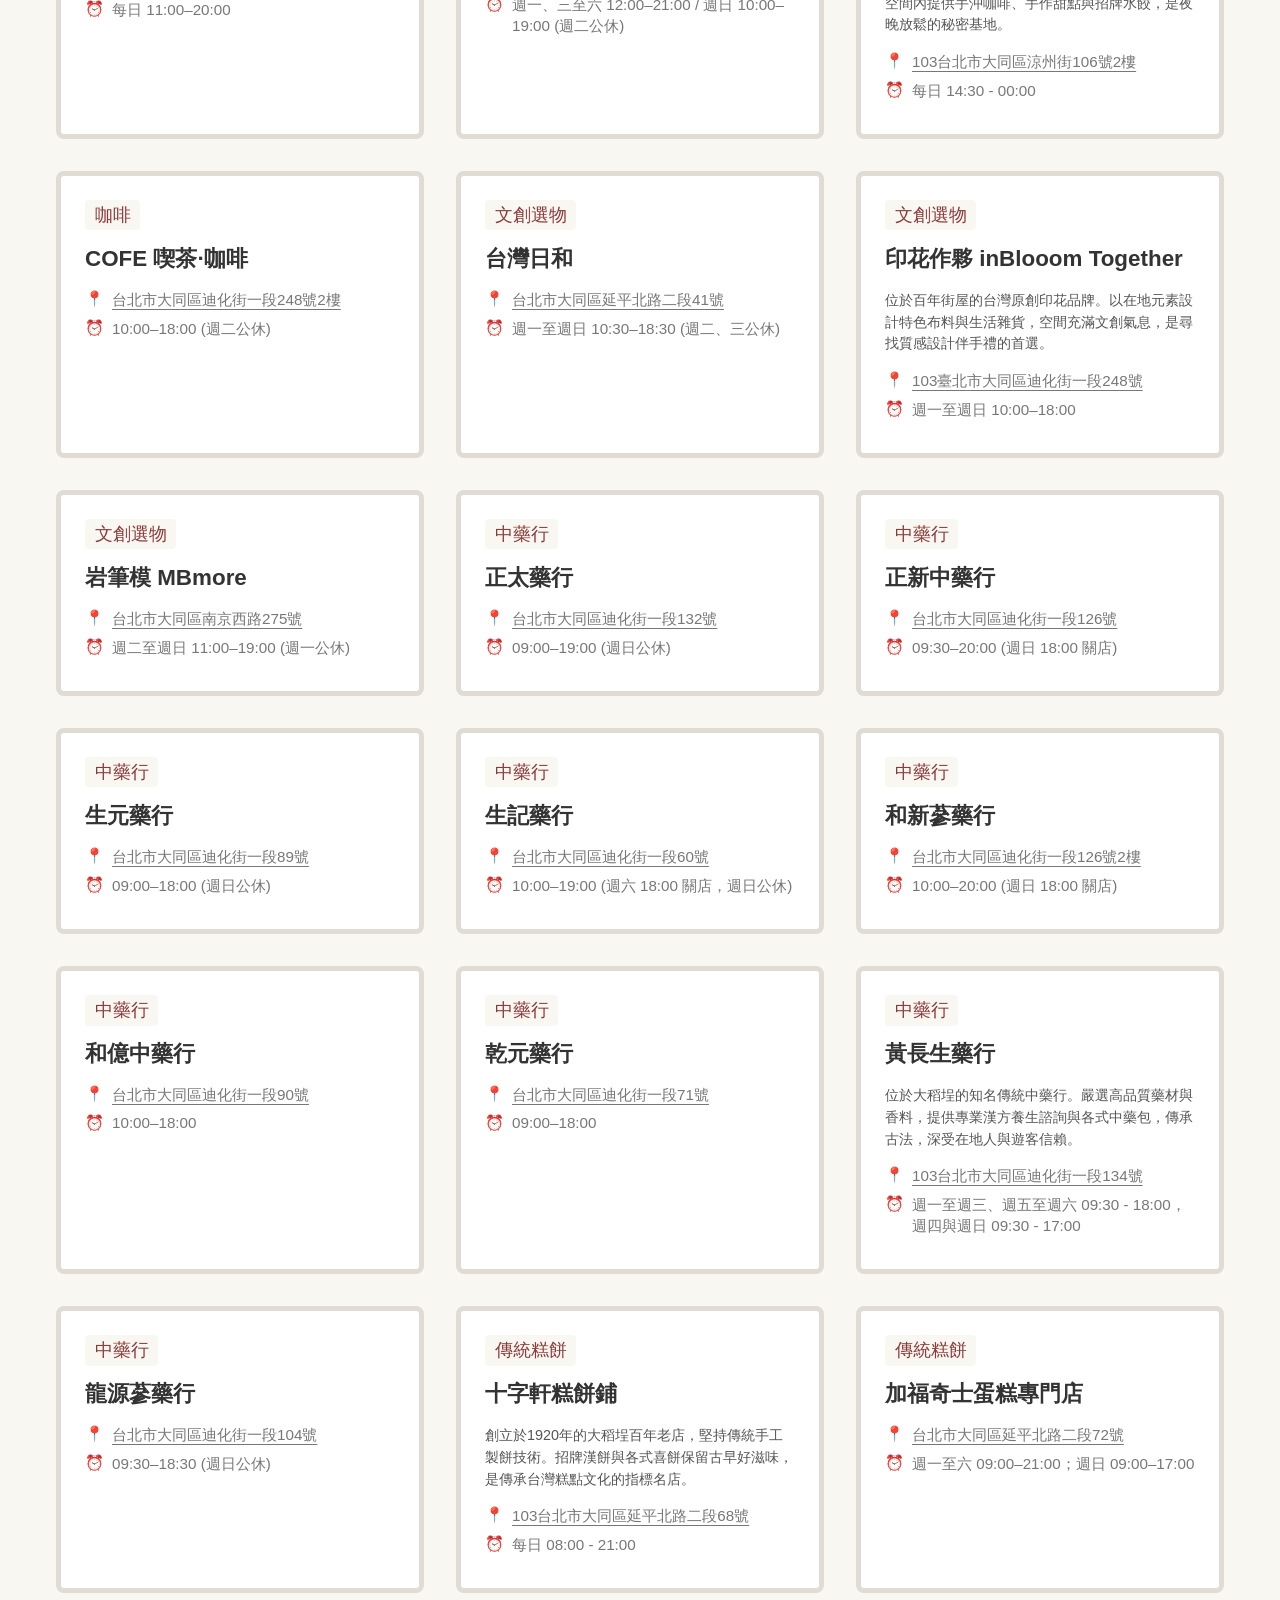
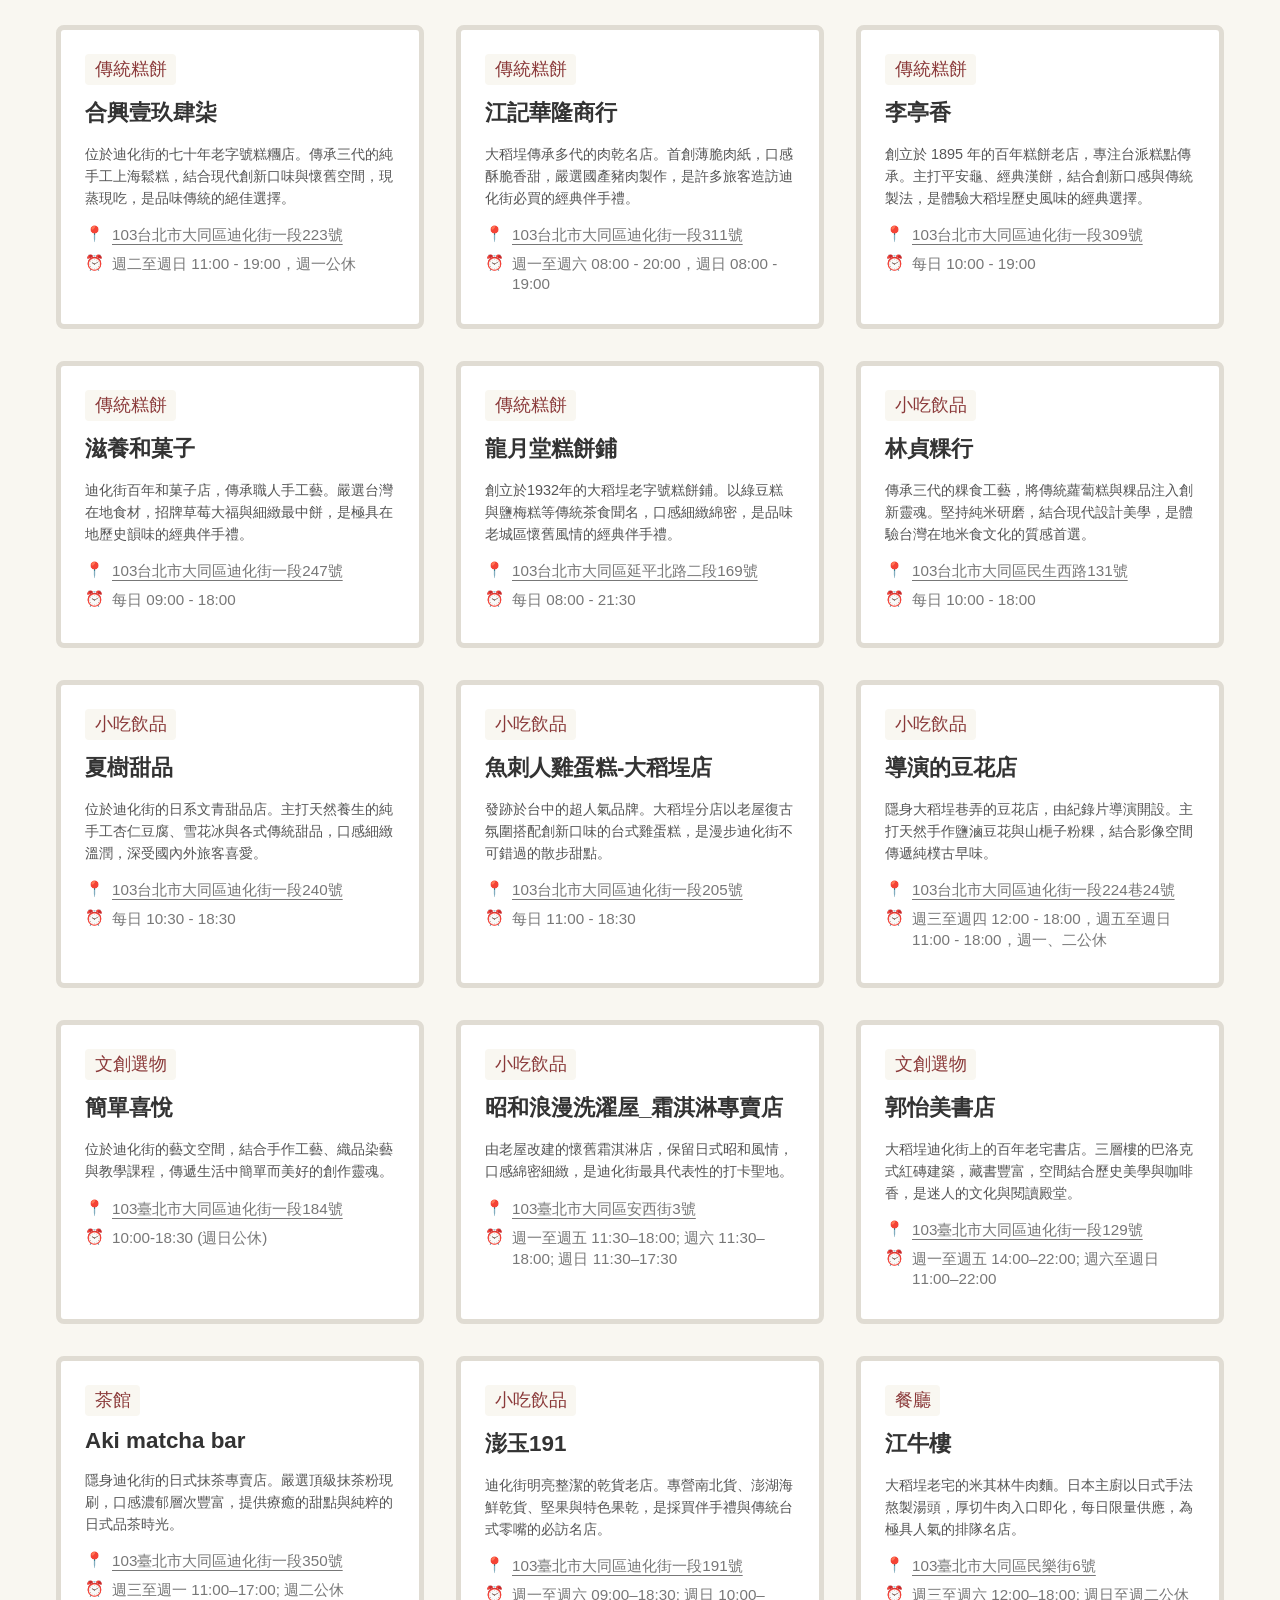
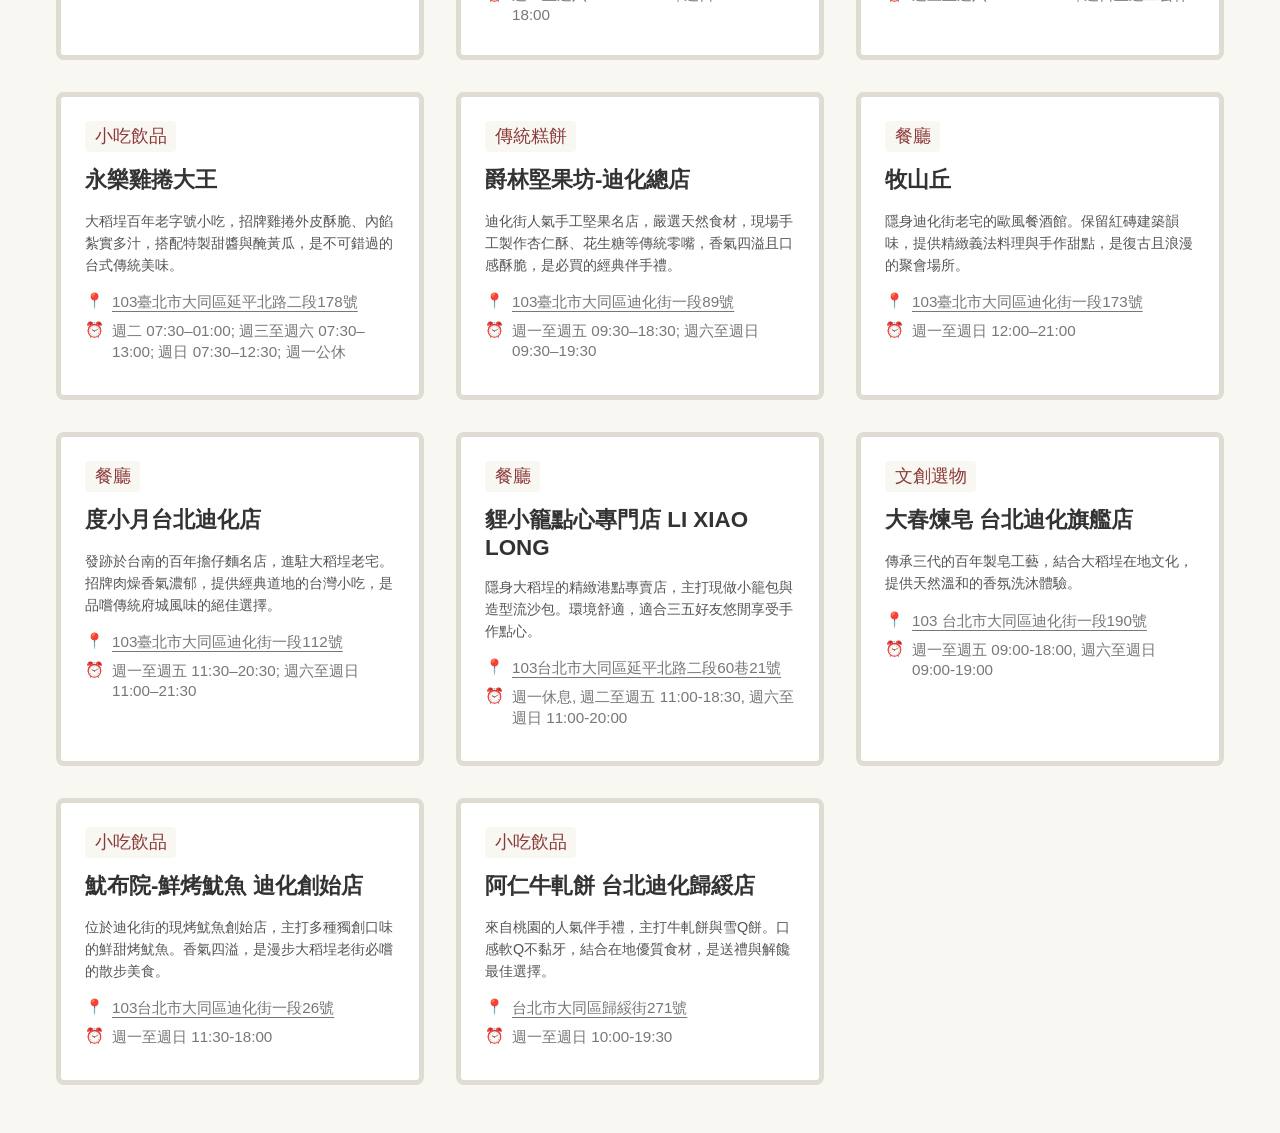
==== commit 53a6fa9b: "下拉是選單" ====
--- a/index.html
+++ b/index.html
@@ -40,9 +40,9 @@
 
     <div class="sub-nav-container">
         <nav class="main-nav">
-            <a href="index.html" class="active" data-i18n="nav_shops">特色店家</a>
-            <a href="apps-guide.html" data-i18n="nav_apps">必備APP推薦</a>
-            <a href="emergency.html" data-i18n="nav_emergency">🚨 緊急協助</a>
+            <a href="index.html" class="active" data-i18n="nav_shops" target="_self">特色店家</a>
+            <a href="apps-guide.html" data-i18n="nav_apps" target="_self">必備APP推薦</a>
+            <a href="emergency.html" data-i18n="nav_emergency" target="_self">🚨 緊急協助</a>
         </nav>
     </div>
 
--- a/style.css
+++ b/style.css
@@ -488,4 +488,38 @@
         break-inside: avoid;
         page-break-inside: avoid;
     }
+}
+
+/* ===== 分類下拉選單樣式 (放大版) ===== */
+.category-select {
+    appearance: auto; /* 使用瀏覽器預設的下拉箭頭 */
+    padding: 12px 30px 12px 20px; /* 👆 1. 修改這裡：增加內邊距，讓按鈕變高 */
+    font-size: 1.25rem;           /* 👆 2. 修改這裡：把字體放大 */
+    font-weight: bold;
+    color: var(--primary-color);
+    background-color: var(--card-bg);
+    border: 2px solid var(--primary-color);
+    border-radius: 8px;
+    cursor: pointer;
+    min-width: 280px;             /* 👆 3. 修改這裡：增加最小寬度，讓它更有存在感 */
+    max-width: 100%;
+    outline: none;
+    transition: all 0.3s ease;
+    box-shadow: 0 2px 5px rgba(0,0,0,0.05);
+    text-align: center;           /* 👆 4. (選擇性) 新增這行讓裡面的文字置中 */
+}
+
+.category-select:focus, 
+.category-select:hover {
+    border-color: #6d2d2d;
+    box-shadow: 0 4px 10px rgba(139, 58, 58, 0.15);
+}
+
+/* 為了讓下拉選單在不同裝置上看起來更一致，微調 filter-bar */
+.filter-bar {
+    max-width: 1200px;
+    margin: 2rem auto;
+    display: flex;
+    justify-content: center; /* 讓下拉選單置中 */
+    padding: 0 1rem;
 }
